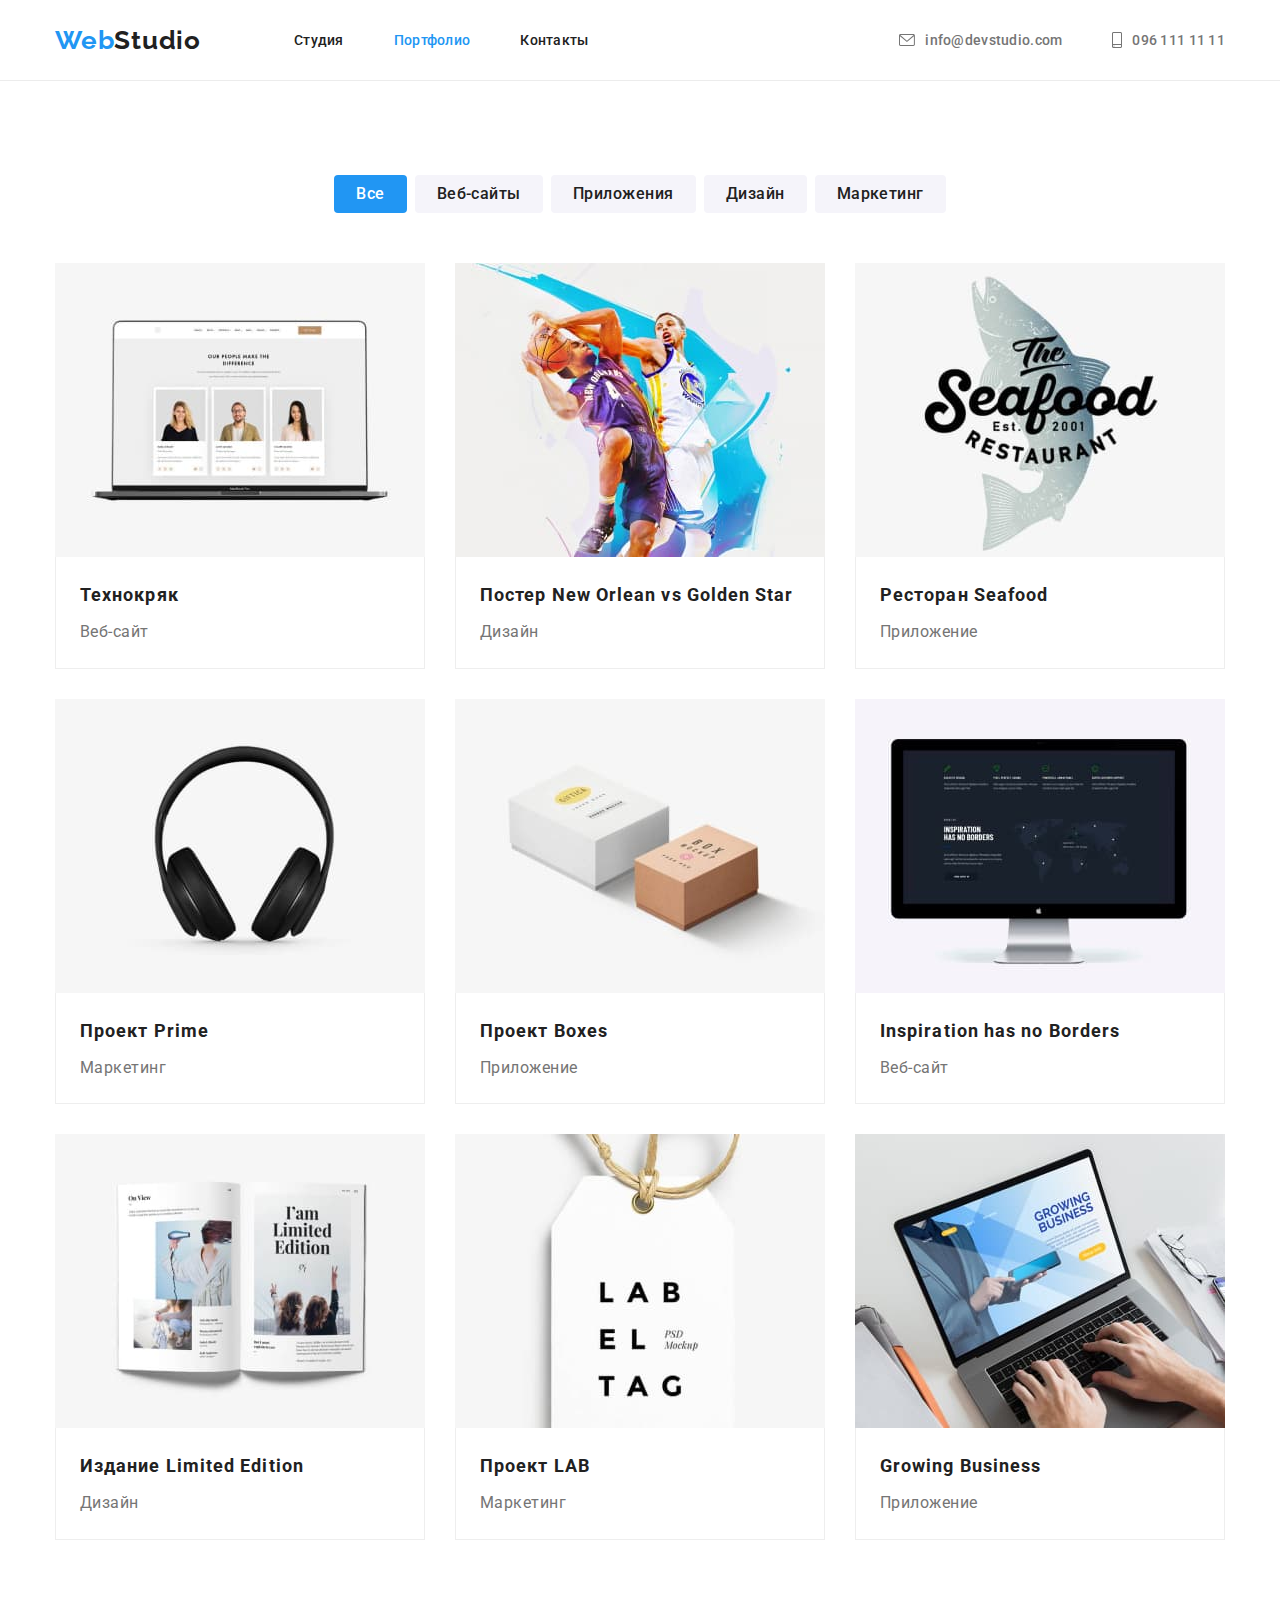
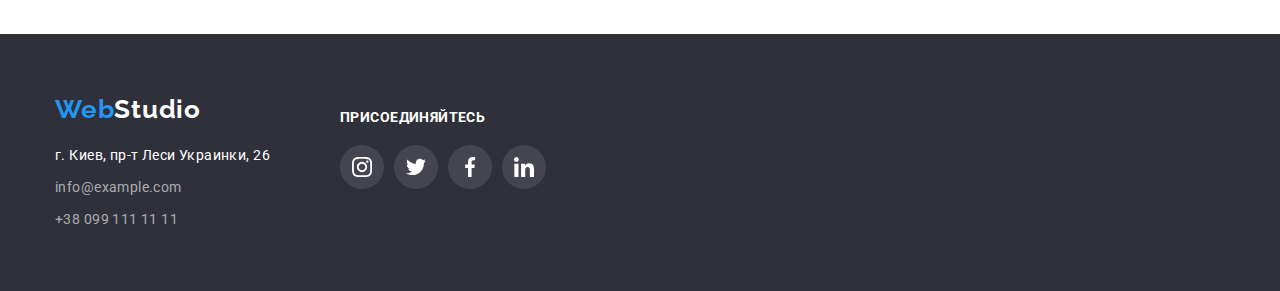
==== portfolio.html @ 715cdfd1 "Initial commit" ====
<!DOCTYPE html>
<html lang="ru">
  <head>
    <meta charset="UTF-8" />
    <meta http-equiv="X-UA-Compatible" content="IE=edge" />
    <meta name="viewport" content="width=device-width, initial-scale=1.0" />
    <title>Студия</title>
    <link rel="preconnect" href="https://fonts.googleapis.com" />
    <link rel="preconnect" href="https://fonts.gstatic.com" crossorigin />
    <link
      href="https://fonts.googleapis.com/css2?family=Raleway:wght@700&family=Roboto:wght@400;500;700;900&display=swap"
      rel="stylesheet"
    />
    <link
      rel="stylesheet"
      href="https://cdnjs.cloudflare.com/ajax/libs/modern-normalize/1.1.0/modern-normalize.css"
      integrity="sha512-Y0MM+V6ymRKN2zStTqzQ227DWhhp4Mzdo6gnlRnuaNCbc+YN/ZH0sBCLTM4M0oSy9c9VKiCvd4Jk44aCLrNS5Q=="
      crossorigin="anonymous"
      referrerpolicy="no-referrer"
    />
    <link rel="stylesheet" href="./css/styles.css" />
  </head>

  <body class="page">
    <header class="header">
      <div class="container container-header">
        <a class="logo link" href="./index.html" lang="en"
          >Web<span class="second-color-logo">Studio</span></a
        >
        <nav class="nav">
          <ul class="site-nav list">
            <li><a class="link" href="./index.html">Студия</a></li>
            <li><a class="link current" href="./portfolio.html">Портфолио</a></li>
            <li><a class="link" href="#contacts">Контакты</a></li>
          </ul>
        </nav>
        <ul class="contacts-header">
          <li>
            <a class="contact link" href="mailto:info@devstudio.com" lang="en">
              <svg class="icon-contact" aria-label="Конверт" width="16px" height="12px">
                <use href="./images/icon-svg.svg#icon-envelope"></use>
              </svg>
              info@devstudio.com</a
            >
          </li>
          <li>
            <a class="contact link" href="tel+380961111111">
              <svg class="icon-contact" aria-label="Телефон" width="10px" height="16px">
                <use href="./images/icon-svg.svg#icon-smartphone"></use>
              </svg>
              096 111 11 11</a
            >
          </li>
        </ul>
      </div>
    </header>
    <!-- filter section -->
    <main>
      <section class="section">
        <div class="container">
          <h2 class="visually-hidden">filter</h2>
          <ul class="filter">
            <li><button class="button active-button" type="button">Все</button></li>
            <li><button class="button" type="button">Веб-сайты</button></li>
            <li><button class="button" type="button">Приложения</button></li>
            <li><button class="button" type="button">Дизайн</button></li>
            <li><button class="button" type="button">Маркетинг</button></li>
          </ul>
          <!-- cards-pool -->
          <h2 class="visually-hidden">cards</h2>
          <ul class="filter-items">
            <li class="filter-card">
              <img src="./images/img-card-1.jpg" alt="ноутбук" width="370" />
              <div class="container-card">
                <h3 class="title-item-portfolio">Технокряк</h3>
                <p class="text-portfolio">Веб-сайт</p>
              </div>
            </li>
            <li class="filter-card">
              <img src="./images/img-card-2.jpg" alt="двое мужчин с мячем" width="370" />
              <div class="container-card">
                <h3 class="title-item-portfolio">Постер New Orlean vs Golden Star</h3>
                <p class="text-portfolio">Дизайн</p>
              </div>
            </li>
            <li class="filter-card">
              <img
                src="./images/img-card-3.jpg"
                alt="название рыбного ресторана с лого"
                width="370"
              />
              <div class="container-card">
                <h3 class="title-item-portfolio">Ресторан Seafood</h3>
                <p class="text-portfolio">Приложение</p>
              </div>
            </li>
            <li class="filter-card">
              <img src="./images/img-card-4.jpg" alt="наушники" width="370" />
              <div class="container-card">
                <h3 class="title-item-portfolio">Проект Prime</h3>
                <p class="text-portfolio">Маркетинг</p>
              </div>
            </li>
            <li class="filter-card">
              <img src="./images/img-card-5.jpg" alt="картонные коробочки" width="370" />
              <div class="container-card">
                <h3 class="title-item-portfolio">Проект Boxes</h3>
                <p class="text-portfolio">Приложение</p>
              </div>
            </li>
            <li class="filter-card">
              <img src="./images/img-card-6.jpg" alt="экран" width="370" />
              <div class="container-card">
                <h3 class="title-item-portfolio">Inspiration has no Borders</h3>
                <p class="text-portfolio">Веб-сайт</p>
              </div>
            </li>
            <li class="filter-card">
              <img src="./images/img-card-7.jpg" alt="открытая книга" width="370" />
              <div class="container-card">
                <h3 class="title-item-portfolio">Издание Limited Edition</h3>
                <p class="text-portfolio">Дизайн</p>
              </div>
            </li>
            <li class="filter-card">
              <img src="./images/img-card-8.jpg" alt="бирка с надписью" width="370" />
              <div class="container-card">
                <h3 class="title-item-portfolio">Проект LAB</h3>
                <p class="text-portfolio">Маркетинг</p>
              </div>
            </li>
            <li class="filter-card">
              <img src="./images/img-card-9.jpg" alt="работа за ноутбуком" width="370" />
              <div class="container-card">
                <h3 class="title-item-portfolio">Growing Business</h3>
                <p class="text-portfolio">Приложение</p>
              </div>
            </li>
          </ul>
        </div>
      </section>
    </main>
    <!-- footer -->
    <footer class="footer">
      <div class="container nav-footer">
        <div class="nav-footer-block">
          <a class="logo link" href="./index.html" lang="en"
            >Web<span class="alt-color-logo">Studio</span></a
          >
          <address class="address" id="contacts">
            <ul class="contacts-list">
              <li class="address-contact">г. Киев, пр-т Леси Украинки, 26</li>
              <li>
                <a class="link contact-footer" href="mailto:info@example.com" lang="en"
                  >info@example.com</a
                >
              </li>
              <li>
                <a class="link contact-footer" href="tel+380991111111">+38 099 111 11 11</a>
              </li>
            </ul>
          </address>
        </div>
        <div class="join-us">
          <h2 class="title-item footer-title">присоединяйтесь</h2>

          <ul class="social-list-footer">
            <li>
              <a class="social-link footer-social" href="https://www.instagram.com/">
                <svg width="20px" height="20px" aria-label="посилання на соціальну мережу">
                  <use href="./images/icon-svg.svg#icon-instagram"></use>
                </svg>
              </a>
            </li>
            <li>
              <a class="social-link footer-social" href="https://twitter.com/">
                <svg width="20px" height="20px" aria-label="посилання на соціальну мережу">
                  <use href="./images/icon-svg.svg#icon-twitter"></use>
                </svg>
              </a>
            </li>
            <li>
              <a class="social-link footer-social" href="https://www.facebook.com/">
                <svg width="20px" height="20px" aria-label="посилання на соціальну мережу">
                  <use href="./images/icon-svg.svg#icon-facebook"></use>
                </svg>
              </a>
            </li>
            <li>
              <a class="social-link footer-social" href="https://ua.linkedin.com/">
                <svg width="20px" height="20px" aria-label="посилання на соціальну мережу">
                  <use href="./images/icon-svg.svg#icon-linkedin"></use>
                </svg>
              </a>
            </li>
          </ul>
        </div>
      </div>
    </footer>
  </body>
</html>
---- css/styles.css ----
:root {
  --background-color: #e5e5e5;
  --background-second-color: #2f303a;
  --background-white: #ffffff;
  --background-section: #f5f4fa;
  --title-text-color: #212121;
  --primary-text-color: #757575;
  --accent-color: #2196f3;
  --social-color: #afb1b8;
  --hero-button-accent: #188ce8;
}
/* base */
html {
  scroll-behavior: smooth;
}
body {
  color: var(--title-text-color);

  font-family: 'Roboto', sans-serif;
  font-size: 14px;
}

h1,
h2,
h3,
h4,
h5,
h6,
p,
ul {
  list-style: none;
  margin: 0;
  padding: 0;
}
.container {
  padding: 0px 15px;
  width: 1200px;
  margin-left: auto;
  margin-right: auto;
}

.section {
  padding-top: 94px;
  padding-bottom: 94px;
}

img {
  max-width: 100%;
  display: block;
}

.visually-hidden {
  position: absolute;
  width: 1px;
  height: 1px;
  margin: -1px;
  border: 0;
  padding: 0;

  white-space: nowrap;
  clip-path: inset(100%);
  clip: rect(0 0 0 0);
  overflow: hidden;
}

/* header */

.container-header {
  display: flex;
  align-items: center;
}

.header {
  border-bottom: #ececec solid 1px;
}

.nav {
  margin-left: 93px;
}

.site-nav {
  display: flex;
  font-weight: 500;
  line-height: 1.17;
  letter-spacing: 0.02em;
}

.site-nav .link {
  display: block;
  padding: 32px 0;
}

.site-nav > li + li {
  margin-left: 50px;
}

.site-nav .link.current {
  color: var(--accent-color);
}

.link {
  text-decoration: none;
  color: inherit;
}

.link:hover,
.link:focus {
  color: var(--accent-color);
}

.contacts-header {
  display: flex;
  margin-left: auto;
  font-weight: 500;
  letter-spacing: 0.02em;
}

.contacts-header > li + li {
  margin-left: 50px;
}

.contacts-header .link {
  display: flex;
  padding: 32px 0;
}

.icon-contact {
  margin-right: 10px;
  fill: currentColor;
}

.contact {
  display: flex;
  align-items: center;
  color: var(--primary-text-color);

  cursor: pointer;
}
.contact:hover,
.contact:focus {
  color: var(--accent-color);
}

/* logo */
.logo {
  font-family: Raleway, sans-serif;
  font-weight: 700;
  font-size: 26px;
  line-height: 1.17;
  letter-spacing: 0.03em;
  color: #2196f3;
}
.alt-color-logo {
  color: var(--background-white);
}
.second-color-logo {
  color: var(--title-text-color);
}
/* hero */
.hero-title {
  width: 696px;
  margin-left: auto;
  margin-right: auto;
  font-weight: 900;
  font-size: 44px;
  line-height: 1.36;
  letter-spacing: 0.06em;
  text-transform: uppercase;
  text-align: center;
  color: var(--background-white);
}
.hero-section {
  width: 100%;
  max-width: 1600px;
  margin-left: auto;
  margin-right: auto;
  background-image: linear-gradient(to bottom, rgba(47, 48, 58, 0.4), rgba(47, 48, 58, 0.4)),
    url(../images/hero-img.jpg);
  background-color: var(--background-second-color);
  padding: 200px 0;
}
.hero-button {
  display: block;
  margin: 0 auto;
  margin-top: 30px;

  font-family: inherit;
  font-weight: 700;
  font-size: 16px;
  line-height: 1.86;
  letter-spacing: 0.06em;

  width: 200px;
  height: 50px;
  box-shadow: 0px 4px 4px rgba(0, 0, 0, 0.15);
  border: none;
  border-radius: 4px;

  background-color: var(--accent-color);
  color: var(--background-white);

  cursor: pointer;
}
.hero-button:hover,
.hero-button:focus {
  background-color: var(--hero-button-accent);
  color: var(--background-white);
}

/* main page */

.feature {
  display: flex;
  justify-content: center;
  align-items: center;

  width: 270px;
  height: 120px;

  background-color: var(--background-section);

  margin-bottom: 30px;
}

/* benefit */

.benefits-list,
.about-list,
.cards {
  display: flex;
  justify-content: center;
}

.benefits-list > li {
  display: block;
  padding: 0 15px;
}

.benefits-list > li + li,
.about-list > li + li,
.cards > li + li {
  margin-left: 30px;
}

.benefits-list .text,
.text-team {
  margin-top: 10px;
}

.section-title {
  margin-bottom: 50px;
  font-weight: 700;
  font-size: 36px;
  line-height: 1.17;
  color: var(--title-text-color);
  letter-spacing: 0.03em;

  text-align: center;
}

.section-about {
  padding-top: 0;
}

/* our-team */

.section-team {
  background-color: var(--background-section);
}

.team-card-wrapper {
  padding: 30px 0;
}

.card {
  background-color: var(--background-white);
  box-shadow: 0px 1px 3px rgba(0, 0, 0, 0.12), 0px 1px 1px rgba(0, 0, 0, 0.14),
    0px 2px 1px rgba(0, 0, 0, 0.2);
  border-radius: 0px 0px 4px 4px;
}

.social-list {
  display: flex;
  justify-content: center;
  align-items: center;
  margin-top: 16px;

  gap: 10px;
}

.social-link {
  width: 44px;
  height: 44px;

  display: flex;
  justify-content: center;
  align-items: center;

  border-radius: 50%;
  color: var(--social-color);
}

.social-link:hover,
.social-link:focus {
  color: var(--background-white);
  background-color: var(--accent-color);
}

.social-icon {
  fill: currentColor;
}

/* regular-clients */

.regular-list {
  display: flex;
  gap: 30px;
}

.regular-link {
  width: 170px;
  height: 92px;

  display: flex;
  justify-content: center;
  align-items: center;

  border: var(--social-color) 1px solid;
  border-radius: 4px;

  color: var(--social-color);
}

.regular-link:hover,
.regular-link:focus {
  color: var(--accent-color);
  border: var(--accent-color) 1px solid;
}

.regular-icon {
  fill: currentColor;
}

/* portfolio-main */

.filter {
  display: flex;
  justify-content: center;
  align-items: center;
  margin-bottom: 50px;
  gap: 8px;
}

.filter-items {
  display: flex;
  flex-wrap: wrap;
  gap: 30px;
}

.filter-card:hover,
.filter-card:focus {
  cursor: pointer;
  box-shadow: 1px 4px 6px 0px #00000029, 0px 4px 4px 0px #0000000f, 0px 1px 1px 0px #0000001f;
}

.container-card {
  padding: 20px 24px;
  border: #eeeeee solid 1px;
  border-top: none;
}

/* fonts */
.title-item {
  font-weight: 700;
  font-size: 14px;
  line-height: 1.17;
  letter-spacing: 0.03em;
  text-transform: uppercase;
  color: var(--title-text-color);
}

.title-item-team {
  font-weight: 500;
  font-size: 16px;
  line-height: 1.19;
  text-align: center;
  letter-spacing: 0.03em;

  color: var(--title-text-color);
}

.title-item-portfolio {
  margin-bottom: 4px;
  font-weight: 700;
  font-size: 18px;
  line-height: 2;
  letter-spacing: 0.06em;
  color: var(--title-text-color);
}

.text {
  font-size: 14px;
  line-height: 1.7;
  letter-spacing: 0.03em;

  color: var(--primary-text-color);
}

.text-team {
  font-size: 16px;
  line-height: 1.19;
  letter-spacing: 0.03em;
  text-align: center;

  color: var(--primary-text-color);
}

.text-portfolio {
  font-size: 16px;
  line-height: 1.9;
  letter-spacing: 0.03em;

  color: var(--primary-text-color);
}

/* button */

.button {
  padding: 6px 22px;

  font-family: inherit;
  font-weight: 500;
  font-size: 16px;
  line-height: 1.63;
  letter-spacing: 0.03em;

  border: none;
  border-radius: 4px;

  color: var(--title-text-color);
  background-color: var(--background-section);
  cursor: pointer;
}

.button:hover,
.button:focus {
  box-shadow: 0px 3px 1px rgba(0, 0, 0, 0.1), 0px 1px 2px rgba(0, 0, 0, 0.08),
    0px 2px 2px rgba(0, 0, 0, 0.12);
  border-radius: 4px;
  color: var(--background-white);
  background-color: var(--accent-color);
}

.active-button {
  color: var(--background-white);
  background-color: var(--accent-color);
}

/* footer */

.footer {
  padding: 60px 0;
  background-color: var(--background-second-color);
}

.contacts-list li + li {
  margin-top: 8px;
}

.address {
  margin-top: 20px;
  font-style: normal;
}

.address-contact {
  letter-spacing: 0.03em;
  line-height: 1.7;
  color: var(--background-white);
}

.contact-footer {
  letter-spacing: 0.03em;
  line-height: 1.7;
  color: rgba(255, 255, 255, 0.6);
}

.nav-footer {
  display: flex;
}

.footer-title {
  color: var(--background-white);
}

.join-us {
  margin-left: 70px;
  margin-top: 15px;
}

.social-list-footer {
  display: flex;
  gap: 10px;
  margin-top: 20px;
}

.footer-social {
  fill: var(--background-white);
  background-color: rgba(255, 255, 255, 0.1);
}
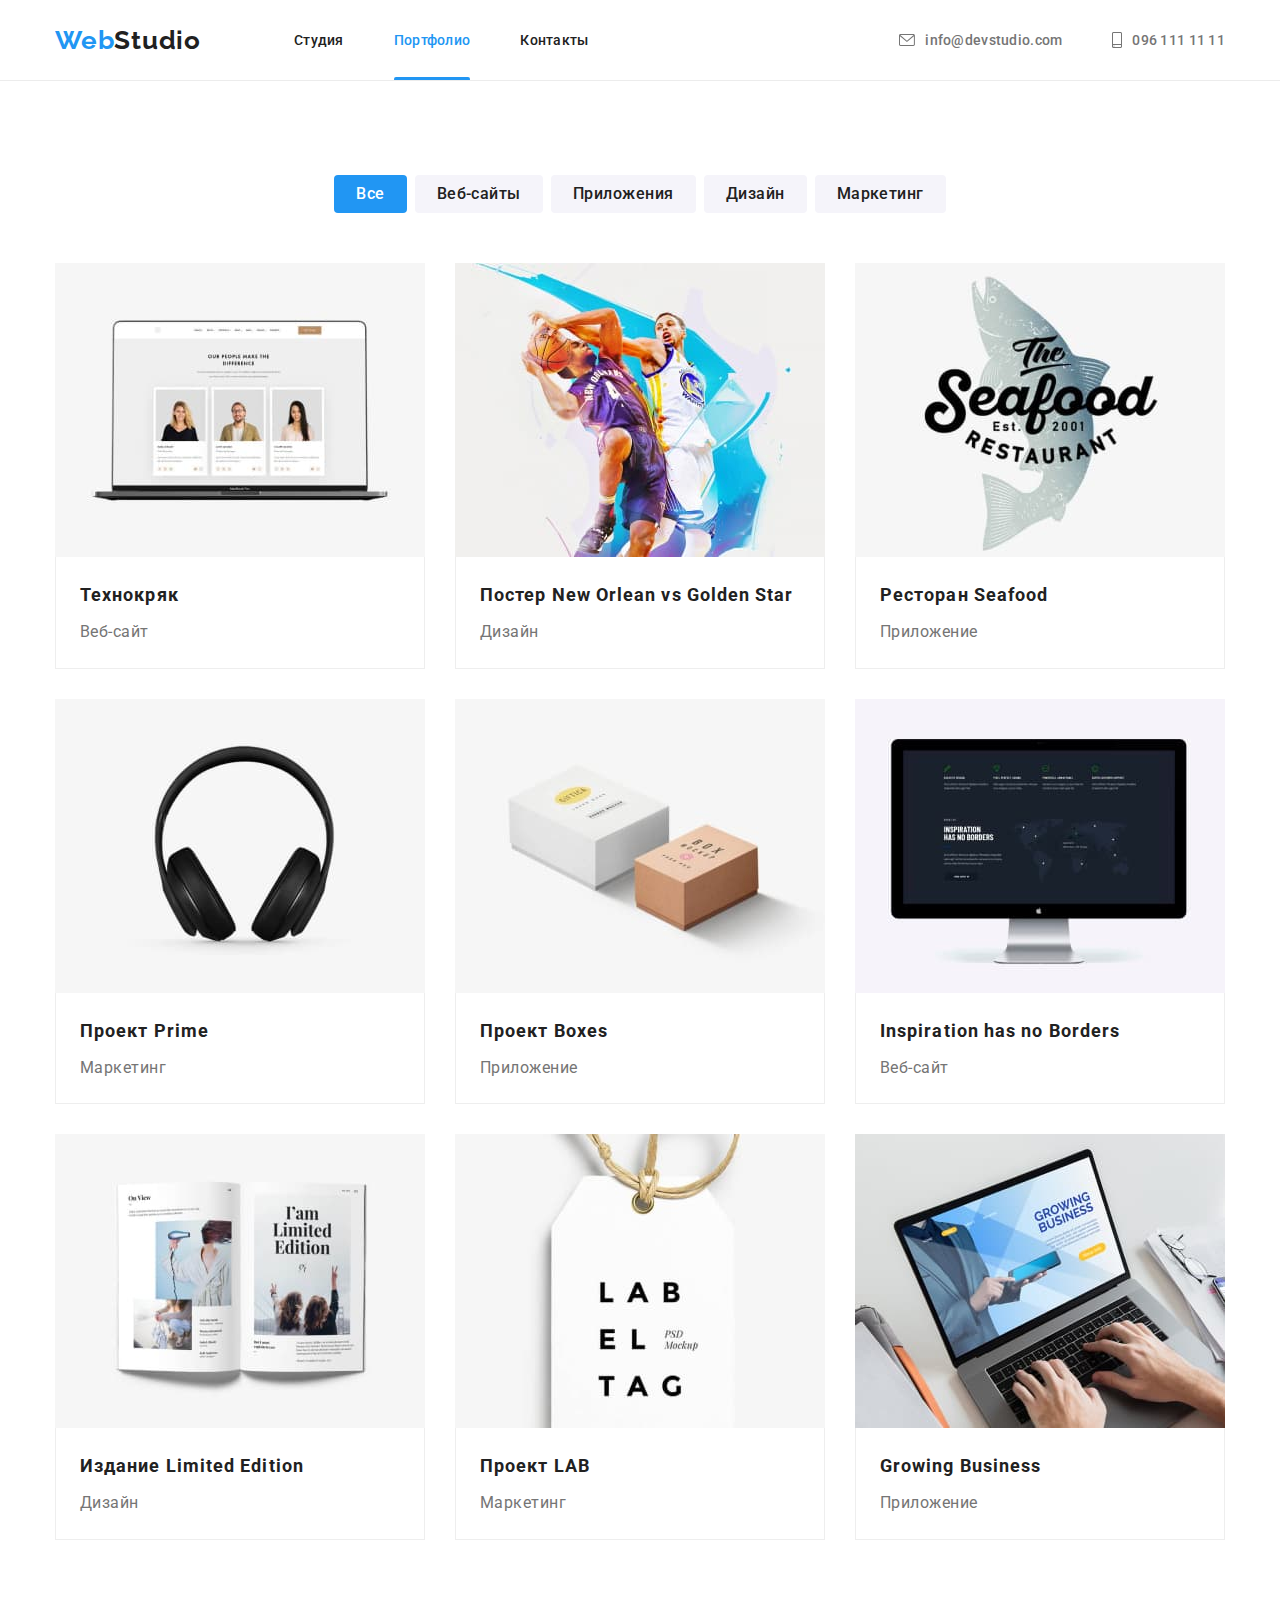
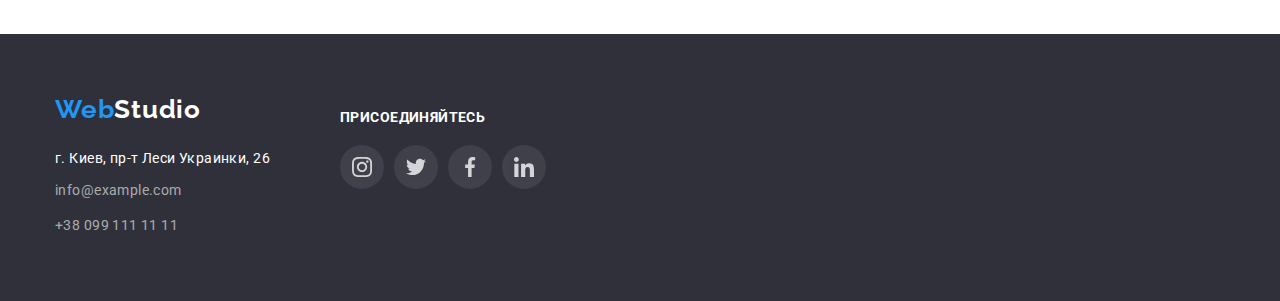
==== commit ab5b7801: "commit-one" ====
--- a/portfolio.html
+++ b/portfolio.html
@@ -70,67 +70,157 @@
           <h2 class="visually-hidden">cards</h2>
           <ul class="filter-items">
             <li class="filter-card">
-              <img src="./images/img-card-1.jpg" alt="ноутбук" width="370" />
+              <div class="filter-card-wrapper">
+                <img src="./images/img-card-1.jpg" alt="ноутбук" width="370" />
+                <div class="card-overlay">
+                  <p class="text-portfolio">
+                    Ресурс предлагает комплексные предложения с разным уровнем функционала и
+                    сервисов. Все это позволит посетителю получить исчерпывающие сведения о компании
+                    или частном лице.
+                  </p>
+                </div>
+              </div>
+
               <div class="container-card">
                 <h3 class="title-item-portfolio">Технокряк</h3>
                 <p class="text-portfolio">Веб-сайт</p>
               </div>
             </li>
             <li class="filter-card">
-              <img src="./images/img-card-2.jpg" alt="двое мужчин с мячем" width="370" />
+              <div class="filter-card-wrapper">
+                <img src="./images/img-card-2.jpg" alt="двое мужчин с мячем" width="370" />
+                <div class="card-overlay">
+                  <p class="text-portfolio">
+                    Ресурс предлагает комплексные предложения с разным уровнем функционала и
+                    сервисов. Все это позволит посетителю получить исчерпывающие сведения о компании
+                    или частном лице.
+                  </p>
+                </div>
+              </div>
+
               <div class="container-card">
                 <h3 class="title-item-portfolio">Постер New Orlean vs Golden Star</h3>
                 <p class="text-portfolio">Дизайн</p>
               </div>
             </li>
             <li class="filter-card">
-              <img
-                src="./images/img-card-3.jpg"
-                alt="название рыбного ресторана с лого"
-                width="370"
-              />
+              <div class="filter-card-wrapper">
+                <img
+                  src="./images/img-card-3.jpg"
+                  alt="название рыбного ресторана с лого"
+                  width="370"
+                />
+                <div class="card-overlay">
+                  <p class="text-portfolio">
+                    Ресурс предлагает комплексные предложения с разным уровнем функционала и
+                    сервисов. Все это позволит посетителю получить исчерпывающие сведения о компании
+                    или частном лице.
+                  </p>
+                </div>
+              </div>
+
               <div class="container-card">
                 <h3 class="title-item-portfolio">Ресторан Seafood</h3>
                 <p class="text-portfolio">Приложение</p>
               </div>
             </li>
             <li class="filter-card">
-              <img src="./images/img-card-4.jpg" alt="наушники" width="370" />
+              <div class="filter-card-wrapper">
+                <img src="./images/img-card-4.jpg" alt="наушники" width="370" />
+                <div class="card-overlay">
+                  <p class="text-portfolio">
+                    Ресурс предлагает комплексные предложения с разным уровнем функционала и
+                    сервисов. Все это позволит посетителю получить исчерпывающие сведения о компании
+                    или частном лице.
+                  </p>
+                </div>
+              </div>
+
               <div class="container-card">
                 <h3 class="title-item-portfolio">Проект Prime</h3>
                 <p class="text-portfolio">Маркетинг</p>
               </div>
             </li>
             <li class="filter-card">
-              <img src="./images/img-card-5.jpg" alt="картонные коробочки" width="370" />
+              <div class="filter-card-wrapper">
+                <img src="./images/img-card-5.jpg" alt="картонные коробочки" width="370" />
+                <div class="card-overlay">
+                  <p class="text-portfolio">
+                    Ресурс предлагает комплексные предложения с разным уровнем функционала и
+                    сервисов. Все это позволит посетителю получить исчерпывающие сведения о компании
+                    или частном лице.
+                  </p>
+                </div>
+              </div>
+
               <div class="container-card">
                 <h3 class="title-item-portfolio">Проект Boxes</h3>
                 <p class="text-portfolio">Приложение</p>
               </div>
             </li>
             <li class="filter-card">
-              <img src="./images/img-card-6.jpg" alt="экран" width="370" />
+              <div class="filter-card-wrapper">
+                <img src="./images/img-card-6.jpg" alt="экран" width="370" />
+                <div class="card-overlay">
+                  <p class="text-portfolio">
+                    Ресурс предлагает комплексные предложения с разным уровнем функционала и
+                    сервисов. Все это позволит посетителю получить исчерпывающие сведения о компании
+                    или частном лице.
+                  </p>
+                </div>
+              </div>
+
               <div class="container-card">
                 <h3 class="title-item-portfolio">Inspiration has no Borders</h3>
                 <p class="text-portfolio">Веб-сайт</p>
               </div>
             </li>
             <li class="filter-card">
-              <img src="./images/img-card-7.jpg" alt="открытая книга" width="370" />
+              <div class="filter-card-wrapper">
+                <img src="./images/img-card-7.jpg" alt="открытая книга" width="370" />
+                <div class="card-overlay">
+                  <p class="text-portfolio">
+                    Ресурс предлагает комплексные предложения с разным уровнем функционала и
+                    сервисов. Все это позволит посетителю получить исчерпывающие сведения о компании
+                    или частном лице.
+                  </p>
+                </div>
+              </div>
+
               <div class="container-card">
                 <h3 class="title-item-portfolio">Издание Limited Edition</h3>
                 <p class="text-portfolio">Дизайн</p>
               </div>
             </li>
             <li class="filter-card">
-              <img src="./images/img-card-8.jpg" alt="бирка с надписью" width="370" />
+              <div class="filter-card-wrapper">
+                <img src="./images/img-card-8.jpg" alt="бирка с надписью" width="370" />
+                <div class="card-overlay">
+                  <p class="text-portfolio">
+                    Ресурс предлагает комплексные предложения с разным уровнем функционала и
+                    сервисов. Все это позволит посетителю получить исчерпывающие сведения о компании
+                    или частном лице.
+                  </p>
+                </div>
+              </div>
+
               <div class="container-card">
                 <h3 class="title-item-portfolio">Проект LAB</h3>
                 <p class="text-portfolio">Маркетинг</p>
               </div>
             </li>
             <li class="filter-card">
-              <img src="./images/img-card-9.jpg" alt="работа за ноутбуком" width="370" />
+              <div class="filter-card-wrapper">
+                <img src="./images/img-card-9.jpg" alt="работа за ноутбуком" width="370" />
+                <div class="card-overlay">
+                  <p class="text-portfolio">
+                    Ресурс предлагает комплексные предложения с разным уровнем функционала и
+                    сервисов. Все это позволит посетителю получить исчерпывающие сведения о компании
+                    или частном лице.
+                  </p>
+                </div>
+              </div>
+
               <div class="container-card">
                 <h3 class="title-item-portfolio">Growing Business</h3>
                 <p class="text-portfolio">Приложение</p>
@@ -144,9 +234,7 @@
     <footer class="footer">
       <div class="container nav-footer">
         <div class="nav-footer-block">
-          <a class="logo link" href="./index.html" lang="en"
-            >Web<span class="alt-color-logo">Studio</span></a
-          >
+          <a class="logo link" href="#" lang="en">Web<span class="alt-color-logo">Studio</span></a>
           <address class="address" id="contacts">
             <ul class="contacts-list">
               <li class="address-contact">г. Киев, пр-т Леси Украинки, 26</li>
--- a/css/styles.css
+++ b/css/styles.css
@@ -94,13 +94,58 @@
   margin-left: 50px;
 }
 
-.site-nav .link.current {
+.link.current {
   color: var(--accent-color);
+}
+
+.link.current::after {
+  color: var(--accent-color);
+  content: '';
+  border: var(--accent-color) 2px solid;
+  border-radius: 2px;
+  height: 2px;
+
+  background-color: var(--accent-color);
+
+  position: absolute;
+  width: 100%;
+  bottom: -1px;
+  right: -5px;
+  left: 0px;
 }
 
 .link {
   text-decoration: none;
   color: inherit;
+
+  position: relative;
+  overflow: hidden;
+
+  display: inline-block;
+
+  transition: color 250ms cubic-bezier(0.4, 0, 0.2, 1);
+}
+
+.link::after {
+  content: '';
+  border: var(--accent-color) 2px solid;
+  border-radius: 2px;
+  height: 2px;
+
+  background-color: var(--accent-color);
+
+  position: absolute;
+  width: 0%;
+  bottom: -1px;
+  right: -5px;
+
+  transform-origin: left bottom;
+  transition: width 250ms cubic-bezier(0.4, 0, 0.2, 1), left 250ms cubic-bezier(0.4, 0, 0.2, 1);
+}
+
+.link:hover::after {
+  width: 100%;
+  left: 0;
 }
 
 .link:hover,
@@ -127,6 +172,11 @@
 .icon-contact {
   margin-right: 10px;
   fill: currentColor;
+  transition: box-shadow 250ms cubic-bezier(0.4, 0, 0.2, 1);
+}
+
+.contact:hover .icon-contact {
+  box-shadow: 2px 2px 2px var(--accent-color);
 }
 
 .contact {
@@ -200,6 +250,8 @@
   color: var(--background-white);
 
   cursor: pointer;
+
+  transition: background-color 250ms cubic-bezier(0.4, 0, 0.2, 1);
 }
 .hero-button:hover,
 .hero-button:focus {
@@ -257,9 +309,37 @@
 
   text-align: center;
 }
+/* about */
 
 .section-about {
   padding-top: 0;
+}
+
+.about-item-wrapper {
+  position: relative;
+  overflow: hidden;
+}
+
+.subtitle-about-overlay {
+  background-color: #2f303acc;
+  padding: 27px 0px;
+  width: 100%;
+
+  position: absolute;
+
+  transform: translateY(0px);
+  transition: transform 250ms cubic-bezier(0.4, 0, 0.2, 1);
+}
+
+.about-item-wrapper:hover .subtitle-about-overlay {
+  transform: translateY(-70px);
+}
+
+.subtitle-about-overlay .title-item {
+  width: 205px;
+  color: var(--background-white);
+  margin-left: auto;
+  margin-right: auto;
 }
 
 /* our-team */
@@ -296,14 +376,23 @@
   justify-content: center;
   align-items: center;
 
-  border-radius: 50%;
+  border-radius: 4px;
   color: var(--social-color);
+
+  transform: scale(1);
+  opacity: 0.8;
+  transition: scale 250ms cubic-bezier(0.4, 0, 0.2, 1), opacity 250ms cubic-bezier(0.4, 0, 0.2, 1),
+    border-radius 250ms cubic-bezier(0.4, 0, 0.2, 1);
 }
 
 .social-link:hover,
 .social-link:focus {
   color: var(--background-white);
   background-color: var(--accent-color);
+
+  transform: scale(1.1);
+  opacity: 1;
+  border-radius: 50%;
 }
 
 .social-icon {
@@ -329,6 +418,10 @@
   border-radius: 4px;
 
   color: var(--social-color);
+
+  transform: scale(1);
+
+  transition: color 250ms cubic-bezier(0.4, 0, 0.2, 1), border 250ms cubic-bezier(0.4, 0, 0.2, 1);
 }
 
 .regular-link:hover,
@@ -357,6 +450,10 @@
   gap: 30px;
 }
 
+.filter-card {
+  transition: box-shadow 250ms cubic-bezier(0.4, 0, 0.2, 1);
+}
+
 .filter-card:hover,
 .filter-card:focus {
   cursor: pointer;
@@ -367,6 +464,31 @@
   padding: 20px 24px;
   border: #eeeeee solid 1px;
   border-top: none;
+}
+
+.filter-card-wrapper {
+  position: relative;
+  overflow: hidden;
+}
+
+.card-overlay {
+  position: absolute;
+  top: 0px;
+  width: 100%;
+  height: 100%;
+  background-color: #2196f3e5;
+  padding: 63px 24px;
+
+  transform: translateY(100%);
+  transition: transform 250ms cubic-bezier(0.4, 0, 0.2, 1);
+}
+
+.filter-card:hover .card-overlay {
+  transform: translateY(0);
+}
+
+.card-overlay .text-portfolio {
+  color: var(--background-white);
 }
 
 /* fonts */
@@ -440,6 +562,10 @@
   color: var(--title-text-color);
   background-color: var(--background-section);
   cursor: pointer;
+
+  transition: color 250ms cubic-bezier(0.4, 0, 0.2, 1),
+    background-color 250ms cubic-bezier(0.4, 0, 0.2, 1),
+    box-shadow 250ms cubic-bezier(0.4, 0, 0.2, 1);
 }
 
 .button:hover,
@@ -506,4 +632,79 @@
 .footer-social {
   fill: var(--background-white);
   background-color: rgba(255, 255, 255, 0.1);
-}
+  border-radius: 50%;
+}
+
+.footer-social:hover {
+  border-radius: 4px;
+}
+
+/* modal+backdrop */
+
+.backdrop {
+  width: 100vw;
+  height: 100vh;
+  position: fixed;
+  top: 0px;
+  z-index: 20;
+
+  visibility: visible;
+  opacity: 1;
+
+  background-color: #00000033;
+
+  transform: scale(1);
+  transition: opacity 250ms cubic-bezier(0.4, 0, 0.2, 1), scale 250ms cubic-bezier(0.4, 0, 0.2, 1);
+}
+
+.is-hidden {
+  visibility: hidden;
+  opacity: 0;
+  pointer-events: none;
+  transform: scale(0.2);
+}
+
+.modal {
+  width: 528px;
+  height: 500px;
+
+  background-color: var(--background-white);
+  box-shadow: 0px 2px 1px 0px #00000033, 0px 1px 1px 0px #00000024, 0px 1px 3px 0px #0000001f;
+
+  border: none;
+  border-radius: 4px;
+
+  position: relative;
+  top: 50%;
+  left: 50%;
+  transform: translate(-50%, -50%);
+}
+
+.button-modal {
+  width: 30px;
+  height: 30px;
+
+  position: absolute;
+  top: 8px;
+  right: 8px;
+
+  border-radius: 50%;
+  border: 1px solid #0000001a;
+
+  background-color: var(--background-white);
+  background-image: url(../images/Vector.svg);
+  background-repeat: no-repeat;
+  background-position: center;
+  cursor: pointer;
+
+  transition: border-color 250ms cubic-bezier(0.4, 0, 0.2, 1),
+    box-shadow 250ms cubic-bezier(0.4, 0, 0.2, 1);
+}
+
+.button-modal:hover,
+.button-modal:focus {
+  border-color: var(--accent-color);
+
+  box-shadow: 0px 1px 3px 0px var(--accent-color), 0px 1px 3px 0px var(--accent-color),
+    0px 1px 1px 0px var(--accent-color);
+}
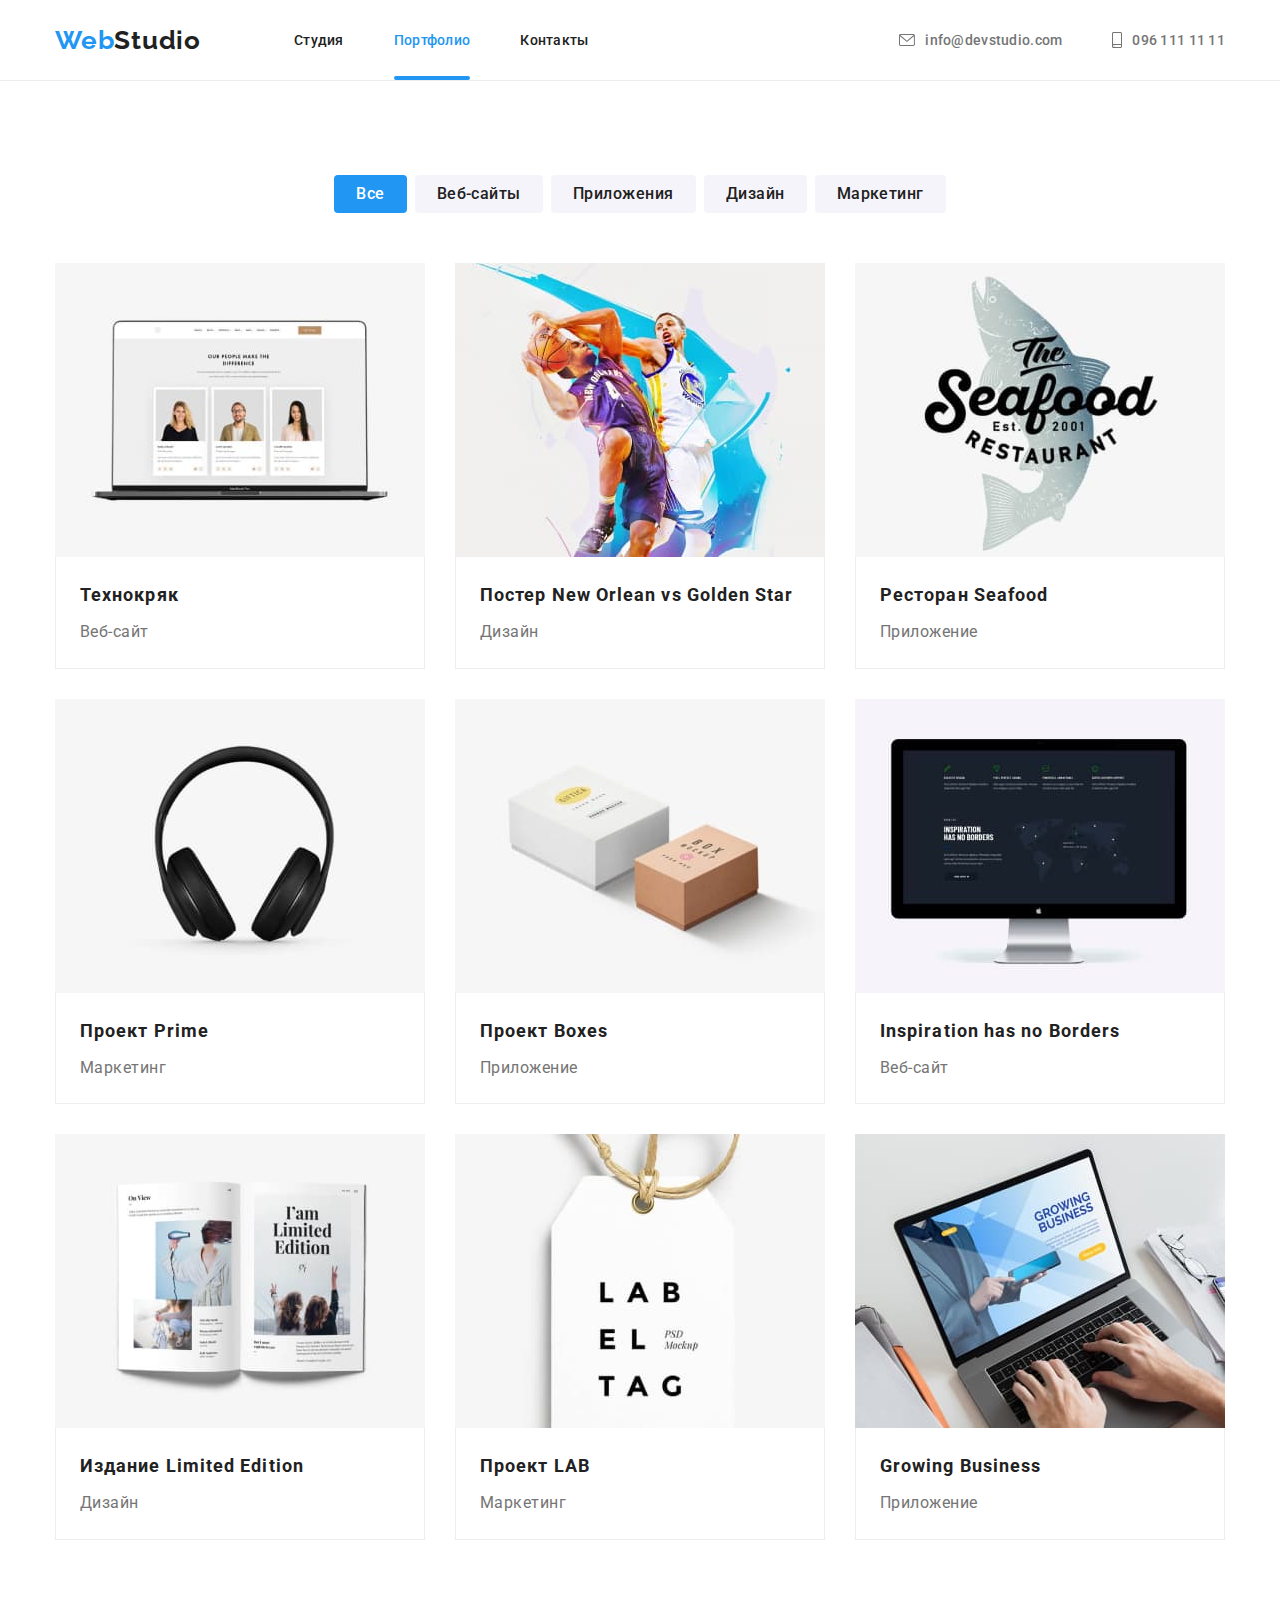
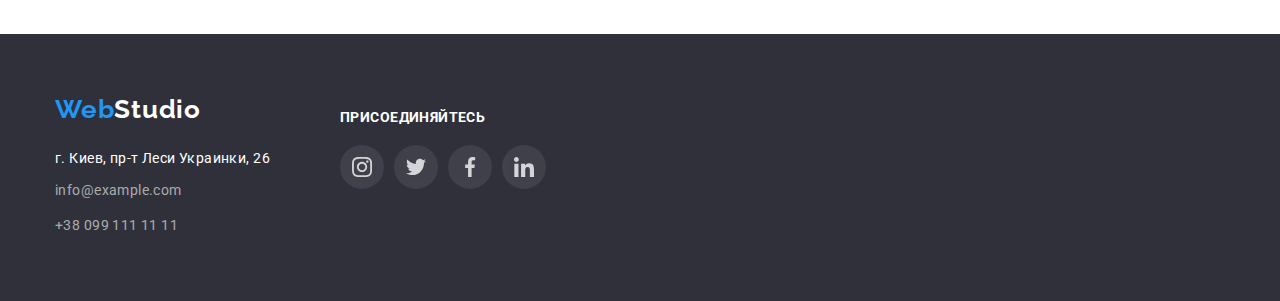
==== commit f1bfd70f: "fixed-delete-extra" ====
--- a/portfolio.html
+++ b/portfolio.html
@@ -28,7 +28,7 @@
           >Web<span class="second-color-logo">Studio</span></a
         >
         <nav class="nav">
-          <ul class="site-nav list">
+          <ul class="site-nav">
             <li><a class="link" href="./index.html">Студия</a></li>
             <li><a class="link current" href="./portfolio.html">Портфолио</a></li>
             <li><a class="link" href="#contacts">Контакты</a></li>
@@ -68,7 +68,7 @@
           </ul>
           <!-- cards-pool -->
           <h2 class="visually-hidden">cards</h2>
-          <ul class="filter-items">
+          <ul class="card-set filter-items">
             <li class="filter-card">
               <div class="filter-card-wrapper">
                 <img src="./images/img-card-1.jpg" alt="ноутбук" width="370" />
--- a/css/styles.css
+++ b/css/styles.css
@@ -8,6 +8,8 @@
   --accent-color: #2196f3;
   --social-color: #afb1b8;
   --hero-button-accent: #188ce8;
+  --indent: 30px;
+  --items:4;
 }
 /* base */
 html {
@@ -63,6 +65,16 @@
   overflow: hidden;
 }
 
+.card-set{
+  display: flex;
+  justify-content: center;
+  flex-wrap: wrap;
+  gap: var(--indent);
+}
+
+/*  width: calc((100% - var(--indent) * (var(--items) - 1))/ var(--items)); */
+
+
 /* header */
 
 .container-header {
@@ -80,6 +92,7 @@
 
 .site-nav {
   display: flex;
+  gap: 50px;
   font-weight: 500;
   line-height: 1.17;
   letter-spacing: 0.02em;
@@ -88,10 +101,6 @@
 .site-nav .link {
   display: block;
   padding: 32px 0;
-}
-
-.site-nav > li + li {
-  margin-left: 50px;
 }
 
 .link.current {
@@ -109,7 +118,7 @@
 
   position: absolute;
   width: 100%;
-  bottom: -1px;
+  bottom: 0px;
   right: -5px;
   left: 0px;
 }
@@ -136,7 +145,7 @@
 
   position: absolute;
   width: 0%;
-  bottom: -1px;
+  bottom: 0px;
   right: -5px;
 
   transform-origin: left bottom;
@@ -155,13 +164,10 @@
 
 .contacts-header {
   display: flex;
+  gap: 50px;
   margin-left: auto;
   font-weight: 500;
   letter-spacing: 0.02em;
-}
-
-.contacts-header > li + li {
-  margin-left: 50px;
 }
 
 .contacts-header .link {
@@ -206,6 +212,9 @@
 .second-color-logo {
   color: var(--title-text-color);
 }
+
+/* main page */
+
 /* hero */
 .hero-title {
   width: 696px;
@@ -259,7 +268,12 @@
   color: var(--background-white);
 }
 
-/* main page */
+
+/* benefit */
+
+.card-set>li{
+  width: calc((100% - var(--indent) * (var(--items) - 1))/ var(--items));
+}
 
 .feature {
   display: flex;
@@ -274,25 +288,6 @@
   margin-bottom: 30px;
 }
 
-/* benefit */
-
-.benefits-list,
-.about-list,
-.cards {
-  display: flex;
-  justify-content: center;
-}
-
-.benefits-list > li {
-  display: block;
-  padding: 0 15px;
-}
-
-.benefits-list > li + li,
-.about-list > li + li,
-.cards > li + li {
-  margin-left: 30px;
-}
 
 .benefits-list .text,
 .text-team {
@@ -315,6 +310,10 @@
   padding-top: 0;
 }
 
+.about-item {
+  --items:3;
+}
+
 .about-item-wrapper {
   position: relative;
   overflow: hidden;
@@ -348,8 +347,10 @@
   background-color: var(--background-section);
 }
 
+
+
 .team-card-wrapper {
-  padding: 30px 0;
+  padding: 30px 5px;
 }
 
 .card {
@@ -401,9 +402,8 @@
 
 /* regular-clients */
 
-.regular-list {
-  display: flex;
-  gap: 30px;
+.regular-list>li {
+  --items:6;
 }
 
 .regular-link {
@@ -444,13 +444,8 @@
   gap: 8px;
 }
 
-.filter-items {
-  display: flex;
-  flex-wrap: wrap;
-  gap: 30px;
-}
-
 .filter-card {
+  --items:3;
   transition: box-shadow 250ms cubic-bezier(0.4, 0, 0.2, 1);
 }
 
@@ -479,7 +474,7 @@
   background-color: #2196f3e5;
   padding: 63px 24px;
 
-  transform: translateY(100%);
+  transform: translateY(101%);
   transition: transform 250ms cubic-bezier(0.4, 0, 0.2, 1);
 }
 
@@ -680,6 +675,12 @@
   transform: translate(-50%, -50%);
 }
 
+.icon-close{
+  fill: currentColor;
+  position: absolute;
+  transform: translate(-50%,-50%);
+}
+
 .button-modal {
   width: 30px;
   height: 30px;
@@ -691,18 +692,17 @@
   border-radius: 50%;
   border: 1px solid #0000001a;
 
+  color: #000000;
   background-color: var(--background-white);
-  background-image: url(../images/Vector.svg);
-  background-repeat: no-repeat;
-  background-position: center;
   cursor: pointer;
 
   transition: border-color 250ms cubic-bezier(0.4, 0, 0.2, 1),
-    box-shadow 250ms cubic-bezier(0.4, 0, 0.2, 1);
+  box-shadow 250ms cubic-bezier(0.4, 0, 0.2, 1);
 }
 
 .button-modal:hover,
 .button-modal:focus {
+  color: var(--accent-color);
   border-color: var(--accent-color);
 
   box-shadow: 0px 1px 3px 0px var(--accent-color), 0px 1px 3px 0px var(--accent-color),
